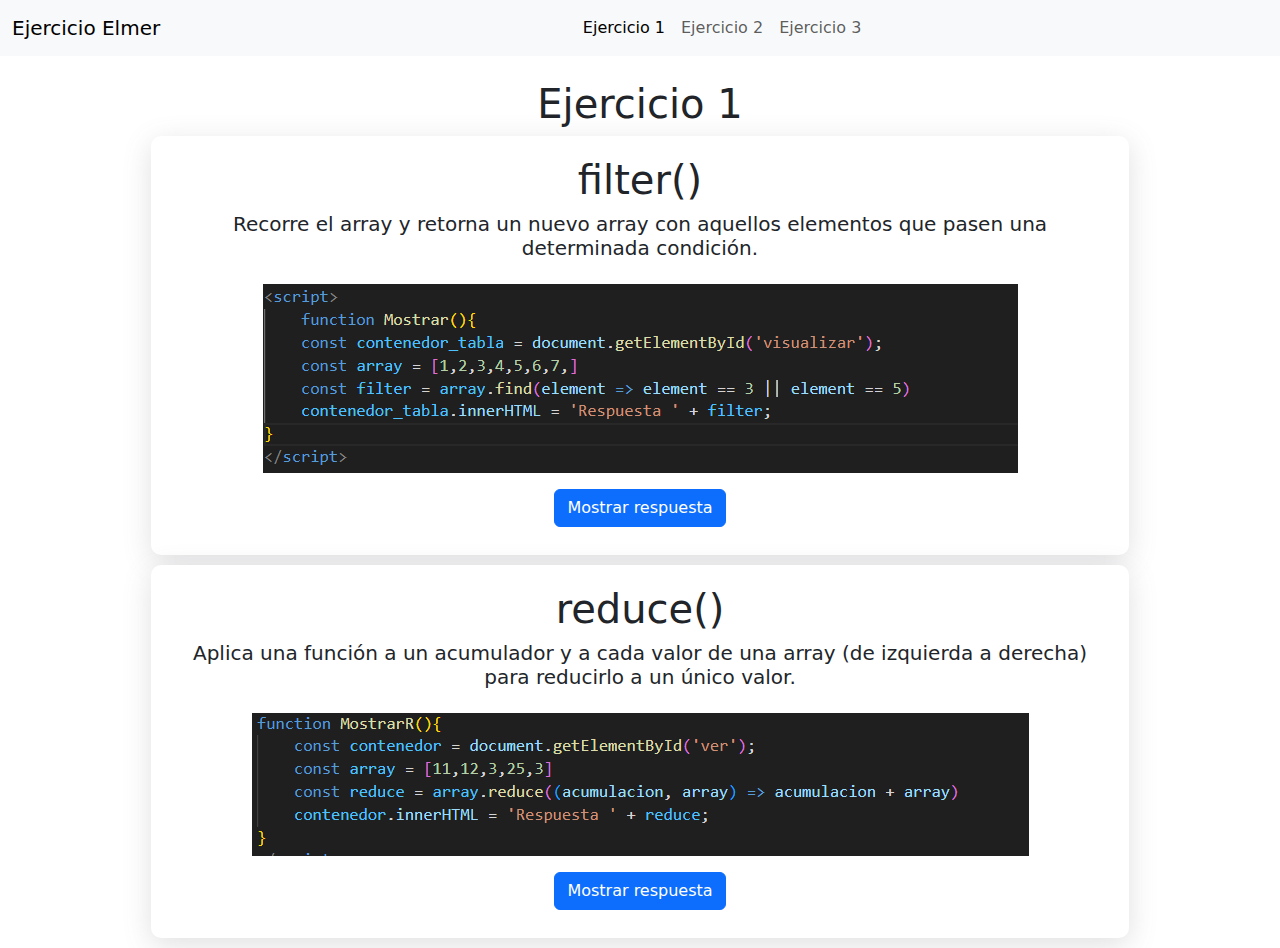
==== html/ejercicio1.html @ f91bcc3e "avances" ====
<!DOCTYPE html>
<html lang="en">

<head>
    <meta charset="UTF-8">
    <meta name="viewport" content="width=device-width, initial-scale=1.0">
    <title>ejercicio1</title>
    <link rel="stylesheet" href="/css/bootstrap/css/bootstrap.min.css">
    <link rel="stylesheet" href="/recursos/css/ejercicio1.css">
</head>

<body>
    <nav class="navbar navbar-expand-lg bg-body-tertiary">
        <div class="container-fluid">
            <a class="navbar-brand" href="/html/index.html">Ejercicio Elmer</a>
            <button class="navbar-toggler" type="button" data-bs-toggle="collapse"
                data-bs-target="#navbarSupportedContent" aria-controls="navbarSupportedContent" aria-expanded="false"
                aria-label="Toggle navigation">
                <span class="navbar-toggler-icon"></span>
            </button>
            <div class="collapse navbar-collapse d-flex justify-content-center w-100 " id="navbarSupportedContent">
                <ul class="navbar-nav">
                    <li class="nav-item">
                        <a class="nav-link active" aria-current="page" href="/html/ejercicio1.html">Ejercicio 1</a>
                    </li>
                    <li class="nav-item">
                        <a class="nav-link" href="/html/ejercicio2.html">Ejercicio 2</a>
                    </li>
                    <li class="nav-item">
                        <a class="nav-link" href="#">Ejercicio 3</a>
                    </li>
                </ul>
            </div>
        </div>
    </nav>
    <div class="row text-center mt-4 d-flex justify-content-center">
        <h1>Ejercicio 1</h1>
        <div class="curso_contenedor col-9">
            <div>
                <h1>filter()</h1>
            </div>
            <div>
                <h5>Recorre el array y retorna un nuevo array con aquellos elementos que pasen una determinada
                    condición.</h5>
            </div>
            <img src="/recursos/img/filter.png" class="mt-3 " alt="">
            <button class="btn-primary btn mt-3 " onclick="Mostrar()">Mostrar respuesta</button>
            <h1 id="visualizar"></h1>
        </div>
        <div class="curso_contenedor col-9">
            <div>
                <h1>reduce()</h1>
            </div>
            <div>
                <h5>Aplica una función a un acumulador y a cada valor de una array (de izquierda a derecha) para reducirlo a un único valor.</h5>
            </div>
            <img class="mt-3 " src="/recursos/img/reduce.png" alt="">
            <button class="btn-primary btn mt-3 " onclick="MostrarR()">Mostrar respuesta</button>
            <h1 id="ver"></h1>
        </div>
    </div>

</body>

<script>
    function Mostrar(){ 
    const contenedor_tabla = document.getElementById('visualizar');
    const array = [1,2,3,4,5,6,7,]
    const filter = array.find(element => element == 3 || element == 5)
    contenedor_tabla.innerHTML = 'Respuesta ' + filter;
}

function MostrarR(){
    const contenedor = document.getElementById('ver');
    const array = [11,12,3,25,3]
    const reduce = array.reduce((acumulacion, array) => acumulacion + array)
    contenedor.innerHTML = 'Respuesta ' + reduce;
}
//https://v2.jokeapi.dev/joke/Any?lang=es
</script>

</html>
---- recursos/css/ejercicio1.css ----
.curso_contenedor {
    background-color: #fff;
    border-radius: 10px;
    box-shadow: rgba(100, 100, 111, 0.2) 0px 7px 29px 0px;
    padding: 20px;
    margin-bottom: 10px;
    align-items: center;
    display: flex;
    flex-direction: column;
    flex-wrap: wrap;

}
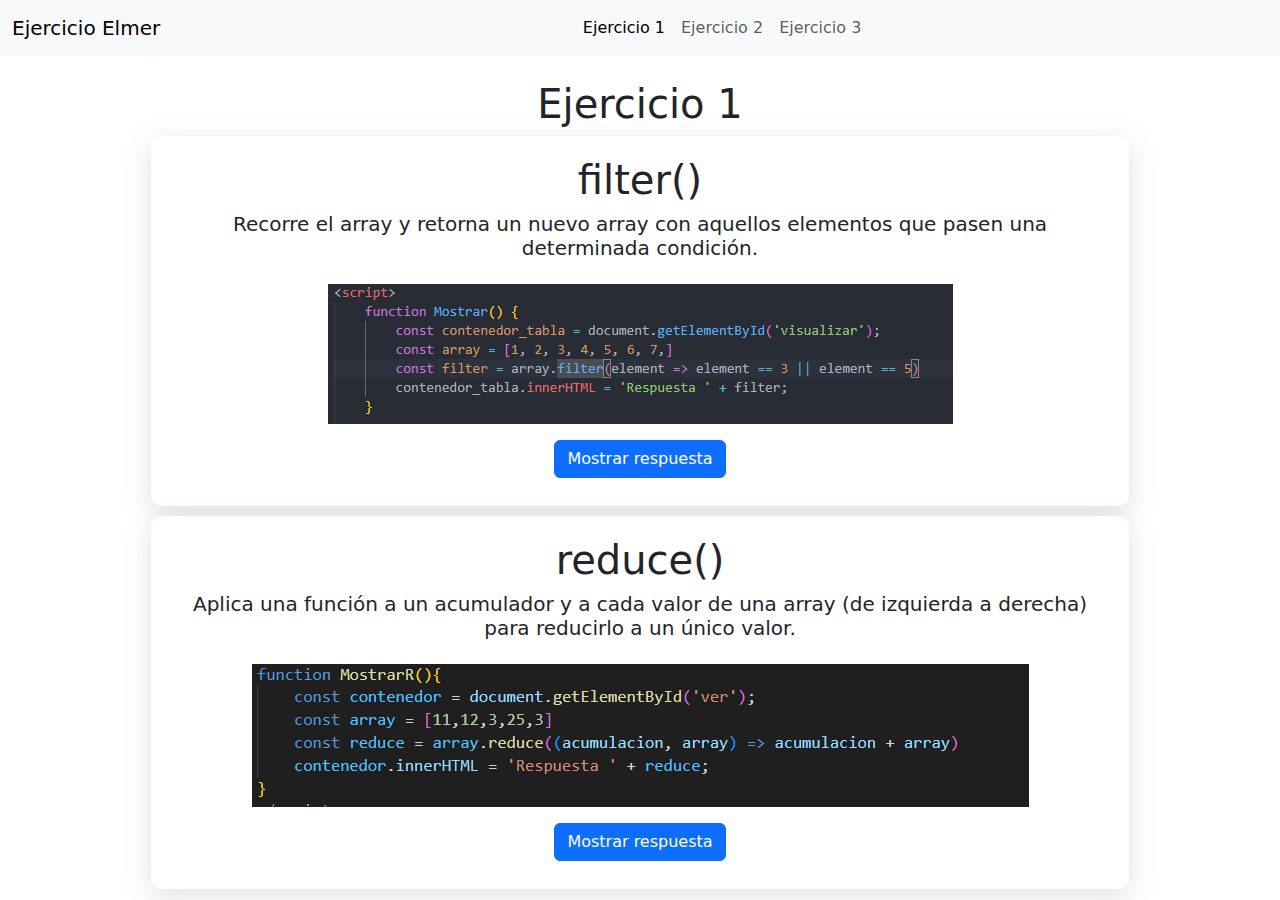
==== commit 8f2b8d14: "arregle errores" ====
--- a/html/ejercicio1.html
+++ b/html/ejercicio1.html
@@ -27,7 +27,7 @@
                         <a class="nav-link" href="/html/ejercicio2.html">Ejercicio 2</a>
                     </li>
                     <li class="nav-item">
-                        <a class="nav-link" href="#">Ejercicio 3</a>
+                        <a class="nav-link" href="/html/ejercicio3.html">Ejercicio 3</a>
                     </li>
                 </ul>
             </div>
@@ -52,7 +52,8 @@
                 <h1>reduce()</h1>
             </div>
             <div>
-                <h5>Aplica una función a un acumulador y a cada valor de una array (de izquierda a derecha) para reducirlo a un único valor.</h5>
+                <h5>Aplica una función a un acumulador y a cada valor de una array (de izquierda a derecha) para
+                    reducirlo a un único valor.</h5>
             </div>
             <img class="mt-3 " src="/recursos/img/reduce.png" alt="">
             <button class="btn-primary btn mt-3 " onclick="MostrarR()">Mostrar respuesta</button>
@@ -63,20 +64,20 @@
 </body>
 
 <script>
-    function Mostrar(){ 
-    const contenedor_tabla = document.getElementById('visualizar');
-    const array = [1,2,3,4,5,6,7,]
-    const filter = array.find(element => element == 3 || element == 5)
-    contenedor_tabla.innerHTML = 'Respuesta ' + filter;
-}
+    function Mostrar() {
+        const contenedor_tabla = document.getElementById('visualizar');
+        const array = [1, 2, 3, 4, 5, 6, 7,]
+        const filter = array.filter(element => element == 3 || element == 5)
+        contenedor_tabla.innerHTML = 'Respuesta ' + filter;
+    }
 
-function MostrarR(){
-    const contenedor = document.getElementById('ver');
-    const array = [11,12,3,25,3]
-    const reduce = array.reduce((acumulacion, array) => acumulacion + array)
-    contenedor.innerHTML = 'Respuesta ' + reduce;
-}
-//https://v2.jokeapi.dev/joke/Any?lang=es
+    function MostrarR() {
+        const contenedor = document.getElementById('ver');
+        const array = [11, 12, 3, 25, 3]
+        const reduce = array.reduce((acumulacion, array) => acumulacion + array)
+        contenedor.innerHTML = 'Respuesta ' + reduce;
+    }
+    
 </script>
 
 </html>